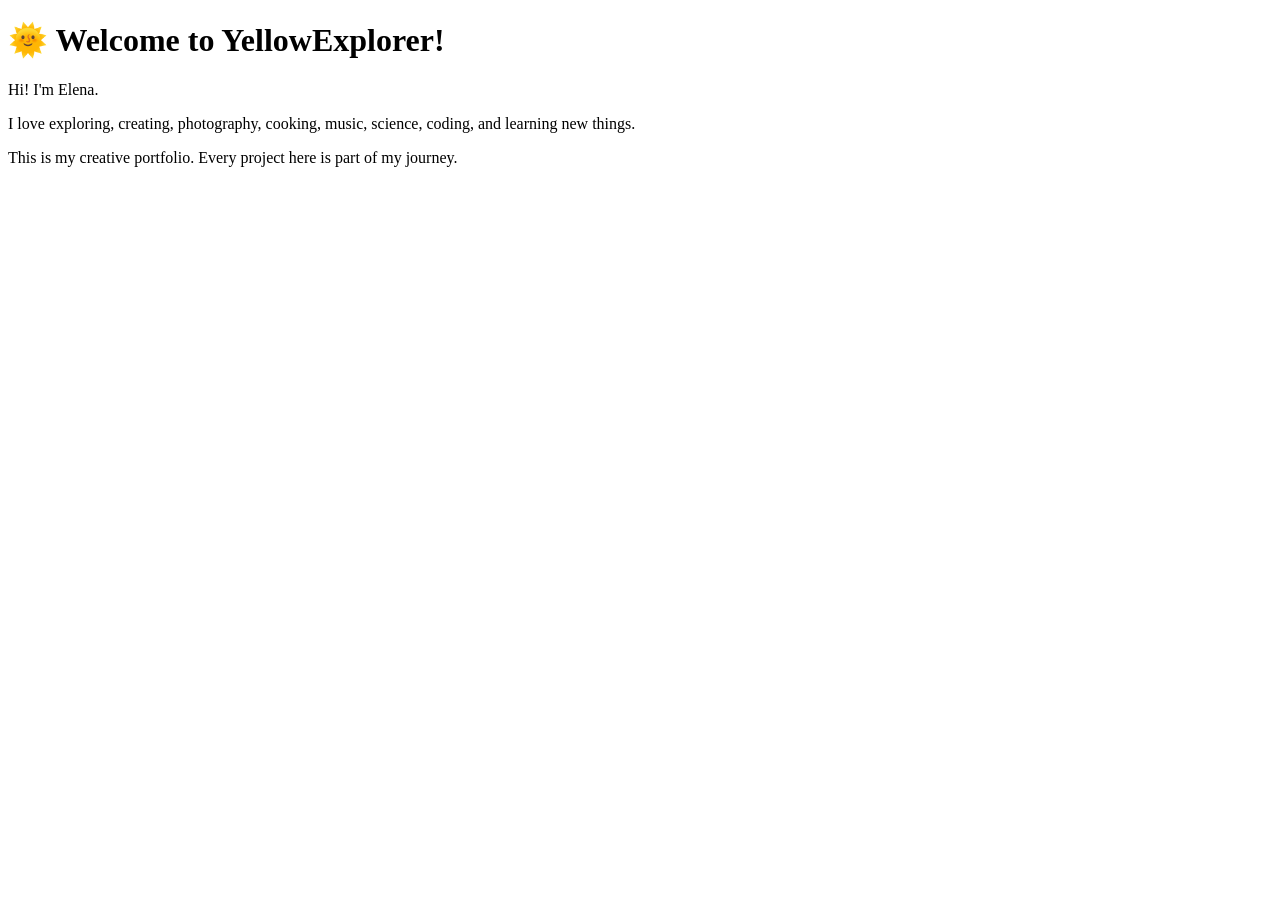
==== index.html @ a360a315 "Create homepage Initial creation of the YellowExplorer portfolio webpage with basic structure and co" ====
<!DOCTYPE html>
<html lang="en">
<head>
    <meta charset="UTF-8">
    <meta name="viewport" content="width=device-width, initial-scale=1.0">
    <title>YellowExplorer</title>
</head>
<body>

<h1>🌞 Welcome to YellowExplorer!</h1>

<p>Hi! I'm Elena.</p>

<p>
I love exploring, creating, photography, cooking, music,
science, coding, and learning new things.
</p>

<p>
This is my creative portfolio.
Every project here is part of my journey.
</p>

</body>
</html>
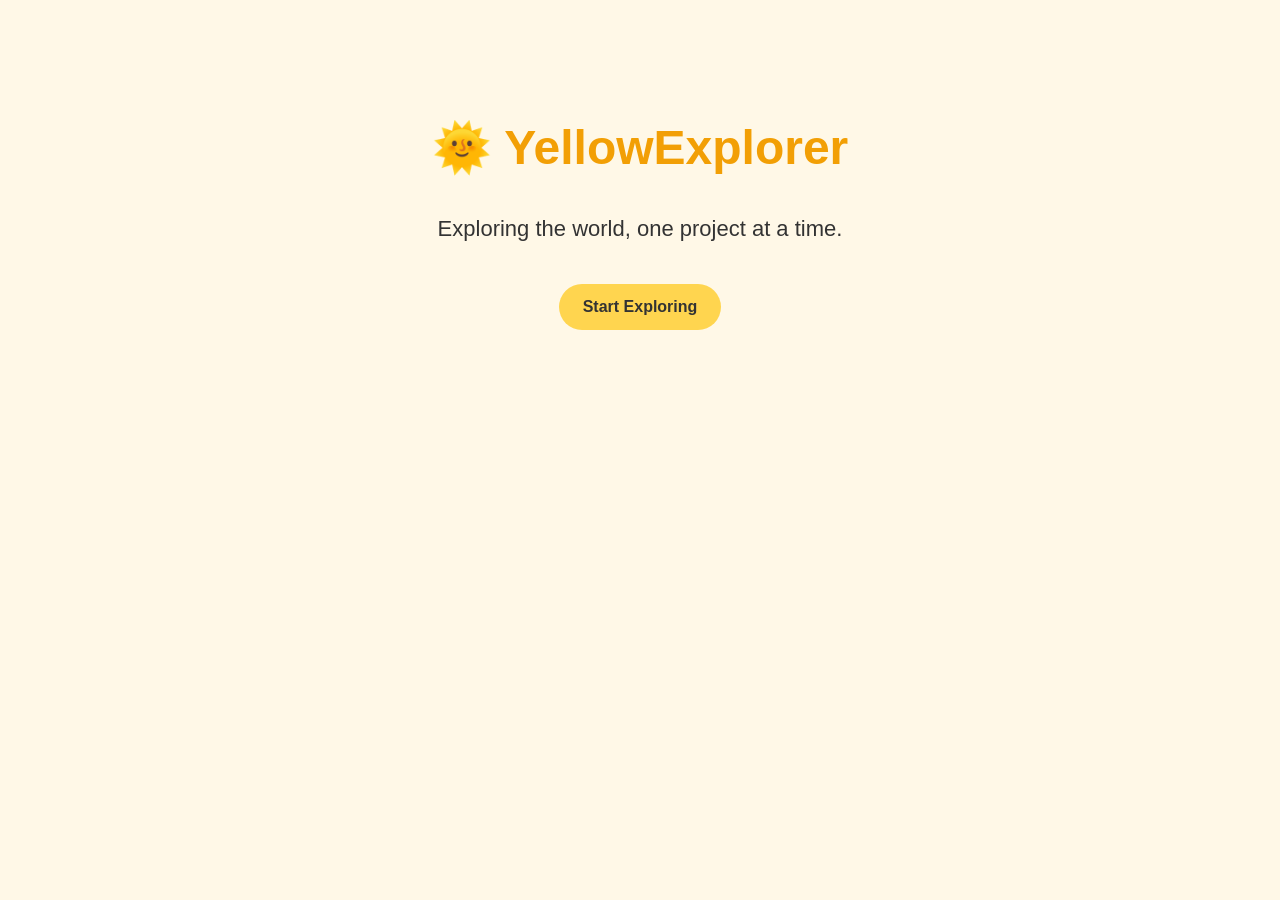
==== commit 6d1e04c3: "Refactor index.html with hero section and styles Added a stylesheet link and updated the hero sectio" ====
--- a/index.html
+++ b/index.html
@@ -1,25 +1,19 @@
 <!DOCTYPE html>
 <html lang="en">
 <head>
-    <meta charset="UTF-8">
-    <meta name="viewport" content="width=device-width, initial-scale=1.0">
-    <title>YellowExplorer</title>
+  <meta charset="UTF-8">
+  <meta name="viewport" content="width=device-width, initial-scale=1.0">
+  <title>YellowExplorer</title>
+  <link rel="stylesheet" href="style.css">
 </head>
+
 <body>
 
-<h1>🌞 Welcome to YellowExplorer!</h1>
-
-<p>Hi! I'm Elena.</p>
-
-<p>
-I love exploring, creating, photography, cooking, music,
-science, coding, and learning new things.
-</p>
-
-<p>
-This is my creative portfolio.
-Every project here is part of my journey.
-</p>
+  <section class="hero">
+    <h1>🌞 YellowExplorer</h1>
+    <p>Exploring the world, one project at a time.</p>
+    <a href="#" class="button">Start Exploring</a>
+  </section>
 
 </body>
 </html>
--- a/style.css
+++ b/style.css
@@ -0,0 +1,31 @@
+body {
+  margin: 0;
+  font-family: Arial, sans-serif;
+  background-color: #fff8e7;
+  color: #333333;
+}
+
+.hero {
+  text-align: center;
+  padding: 80px 20px;
+}
+
+.hero h1 {
+  font-size: 48px;
+  color: #f29f05;
+}
+
+.hero p {
+  font-size: 22px;
+}
+
+.button {
+  display: inline-block;
+  margin-top: 20px;
+  padding: 14px 24px;
+  background-color: #ffd54f;
+  color: #333333;
+  text-decoration: none;
+  border-radius: 30px;
+  font-weight: bold;
+}
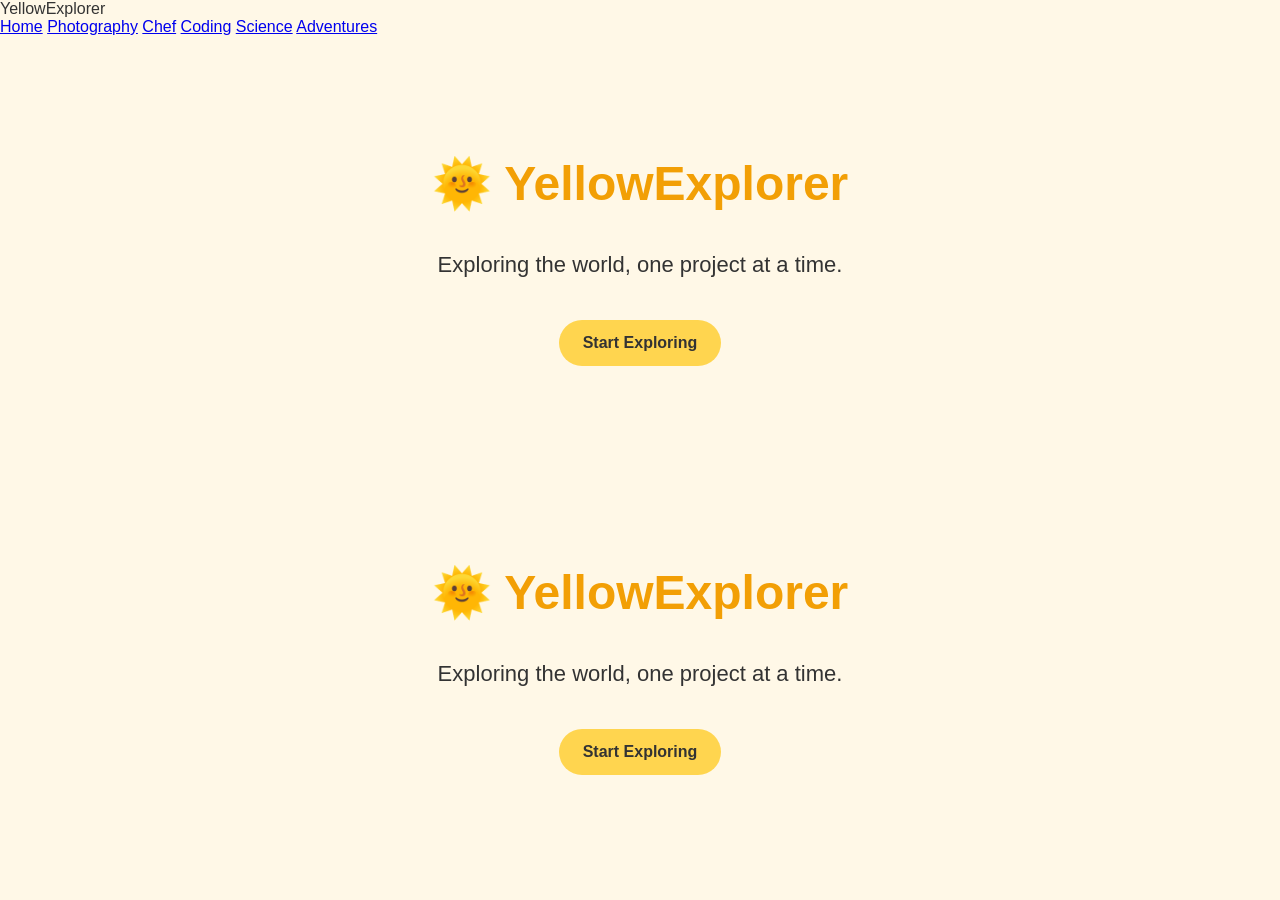
==== commit d482e566: "Add navigation bar to index.html Added a navigation bar with links to various sections." ====
--- a/index.html
+++ b/index.html
@@ -8,6 +8,30 @@
 </head>
 
 <body>
+<!DOCTYPE html>
+<html lang="en">
+
+<head>
+  <meta charset="UTF-8">
+  <meta name="viewport" content="width=device-width, initial-scale=1.0">
+  <title>YellowExplorer</title>
+  <link rel="stylesheet" href="style.css">
+</head>
+
+<body>
+
+  <nav class="navbar">
+    <div class="logo">YellowExplorer</div>
+
+    <div class="nav-links">
+      <a href="#">Home</a>
+      <a href="#">Photography</a>
+      <a href="#">Chef</a>
+      <a href="#">Coding</a>
+      <a href="#">Science</a>
+      <a href="#">Adventures</a>
+    </div>
+  </nav>
 
   <section class="hero">
     <h1>🌞 YellowExplorer</h1>
@@ -16,4 +40,13 @@
   </section>
 
 </body>
+
 </html>
+  <section class="hero">
+    <h1>🌞 YellowExplorer</h1>
+    <p>Exploring the world, one project at a time.</p>
+    <a href="#" class="button">Start Exploring</a>
+  </section>
+
+</body>
+</html>
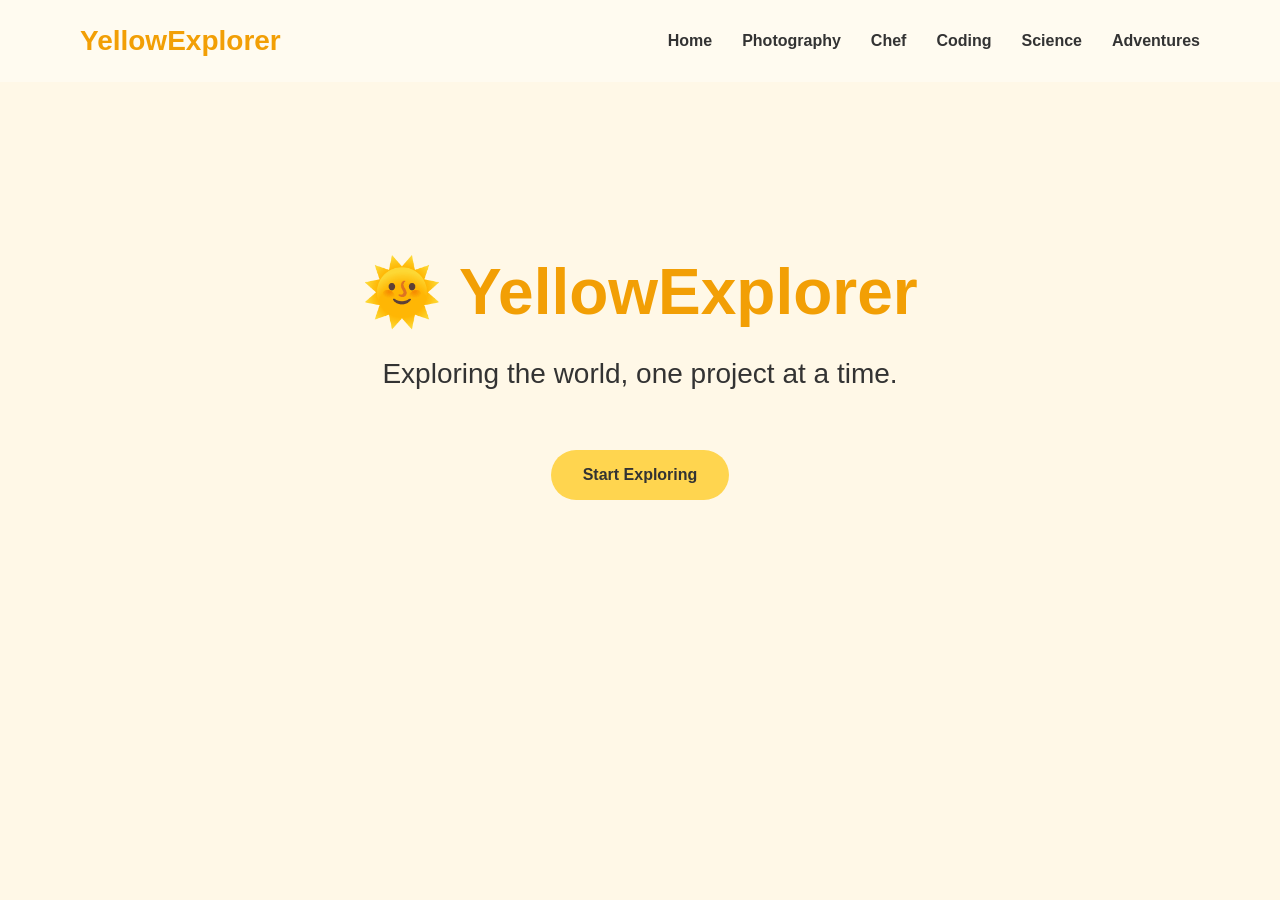
==== commit ae41179e: "Clean up index.html by removing duplicates Removed duplicate HTML structure and hero section." ====
--- a/index.html
+++ b/index.html
@@ -1,13 +1,3 @@
-<!DOCTYPE html>
-<html lang="en">
-<head>
-  <meta charset="UTF-8">
-  <meta name="viewport" content="width=device-width, initial-scale=1.0">
-  <title>YellowExplorer</title>
-  <link rel="stylesheet" href="style.css">
-</head>
-
-<body>
 <!DOCTYPE html>
 <html lang="en">
 
@@ -42,11 +32,3 @@
 </body>
 
 </html>
-  <section class="hero">
-    <h1>🌞 YellowExplorer</h1>
-    <p>Exploring the world, one project at a time.</p>
-    <a href="#" class="button">Start Exploring</a>
-  </section>
-
-</body>
-</html>
--- a/style.css
+++ b/style.css
@@ -29,3 +29,93 @@
   border-radius: 30px;
   font-weight: bold;
 }
+/* =========================
+   YellowExplorer Style Sheet
+   Version 0.2
+========================= */
+
+body {
+    margin: 0;
+    font-family: Arial, sans-serif;
+    background-color: #FFF8E7;
+    color: #333333;
+}
+
+/* ---------- Navigation ---------- */
+
+.navbar {
+    display: flex;
+    justify-content: space-between;
+    align-items: center;
+
+    padding: 25px 80px;
+
+    background-color: rgba(255,255,255,0.35);
+}
+
+.logo {
+    font-size: 28px;
+    font-weight: bold;
+    color: #F29F05;
+}
+
+.nav-links {
+    display: flex;
+    gap: 30px;
+}
+
+.nav-links a {
+    text-decoration: none;
+    color: #333333;
+    font-weight: bold;
+
+    transition: color 0.3s;
+}
+
+.nav-links a:hover {
+    color: #F29F05;
+}
+
+/* ---------- Hero ---------- */
+
+.hero {
+    text-align: center;
+    padding: 120px 20px;
+}
+
+.hero h1 {
+    font-size: 64px;
+    color: #F29F05;
+    margin-bottom: 20px;
+}
+
+.hero p {
+    font-size: 28px;
+    margin-bottom: 40px;
+}
+
+/* ---------- Button ---------- */
+
+.button {
+    display: inline-block;
+
+    background-color: #FFD54F;
+
+    color: #333333;
+
+    text-decoration: none;
+
+    padding: 16px 32px;
+
+    border-radius: 40px;
+
+    font-weight: bold;
+
+    transition: all 0.3s ease;
+}
+
+.button:hover {
+    background-color: #F4C542;
+    transform: translateY(-3px);
+    box-shadow: 0 8px 20px rgba(0,0,0,0.15);
+}
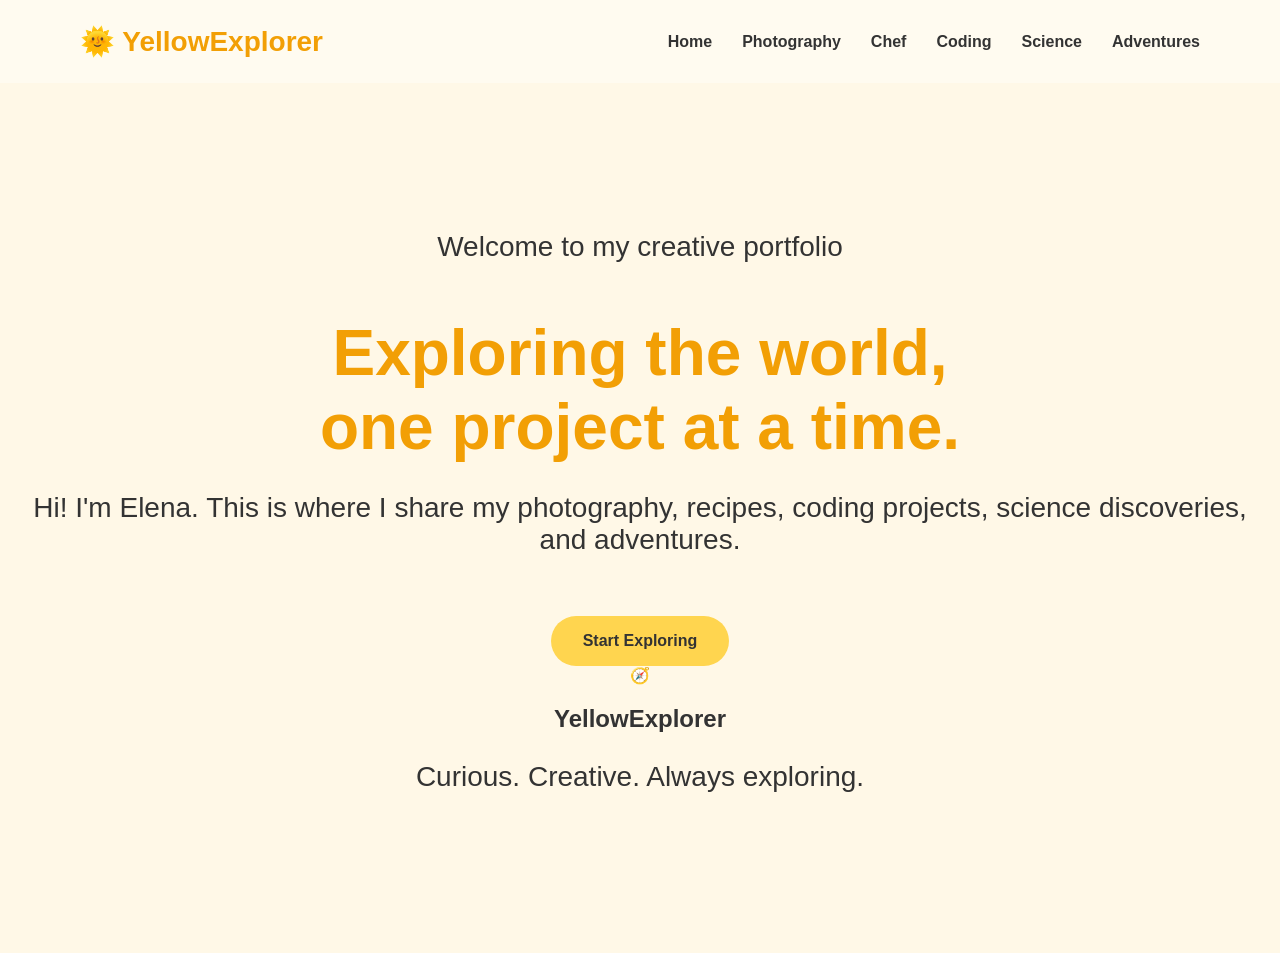
==== commit e16bd75f: "Enhance hero section with portfolio introduction Updated hero section with new content and styling." ====
--- a/index.html
+++ b/index.html
@@ -5,13 +5,16 @@
   <meta charset="UTF-8">
   <meta name="viewport" content="width=device-width, initial-scale=1.0">
   <title>YellowExplorer</title>
+  <link rel="preconnect" href="https://fonts.googleapis.com">
+  <link rel="preconnect" href="https://fonts.gstatic.com" crossorigin>
+  <link href="https://fonts.googleapis.com/css2?family=Poppins:wght@400;600;700;800&display=swap" rel="stylesheet">
   <link rel="stylesheet" href="style.css">
 </head>
 
 <body>
 
   <nav class="navbar">
-    <div class="logo">YellowExplorer</div>
+    <div class="logo">🌞 YellowExplorer</div>
 
     <div class="nav-links">
       <a href="#">Home</a>
@@ -24,9 +27,21 @@
   </nav>
 
   <section class="hero">
-    <h1>🌞 YellowExplorer</h1>
-    <p>Exploring the world, one project at a time.</p>
-    <a href="#" class="button">Start Exploring</a>
+    <div class="hero-content">
+      <p class="eyebrow">Welcome to my creative portfolio</p>
+      <h1>Exploring the world,<br>one project at a time.</h1>
+      <p class="intro">
+        Hi! I'm Elena. This is where I share my photography, recipes,
+        coding projects, science discoveries, and adventures.
+      </p>
+      <a href="#" class="button">Start Exploring</a>
+    </div>
+
+    <div class="hero-card">
+      <div class="compass">🧭</div>
+      <h2>YellowExplorer</h2>
+      <p>Curious. Creative. Always exploring.</p>
+    </div>
   </section>
 
 </body>
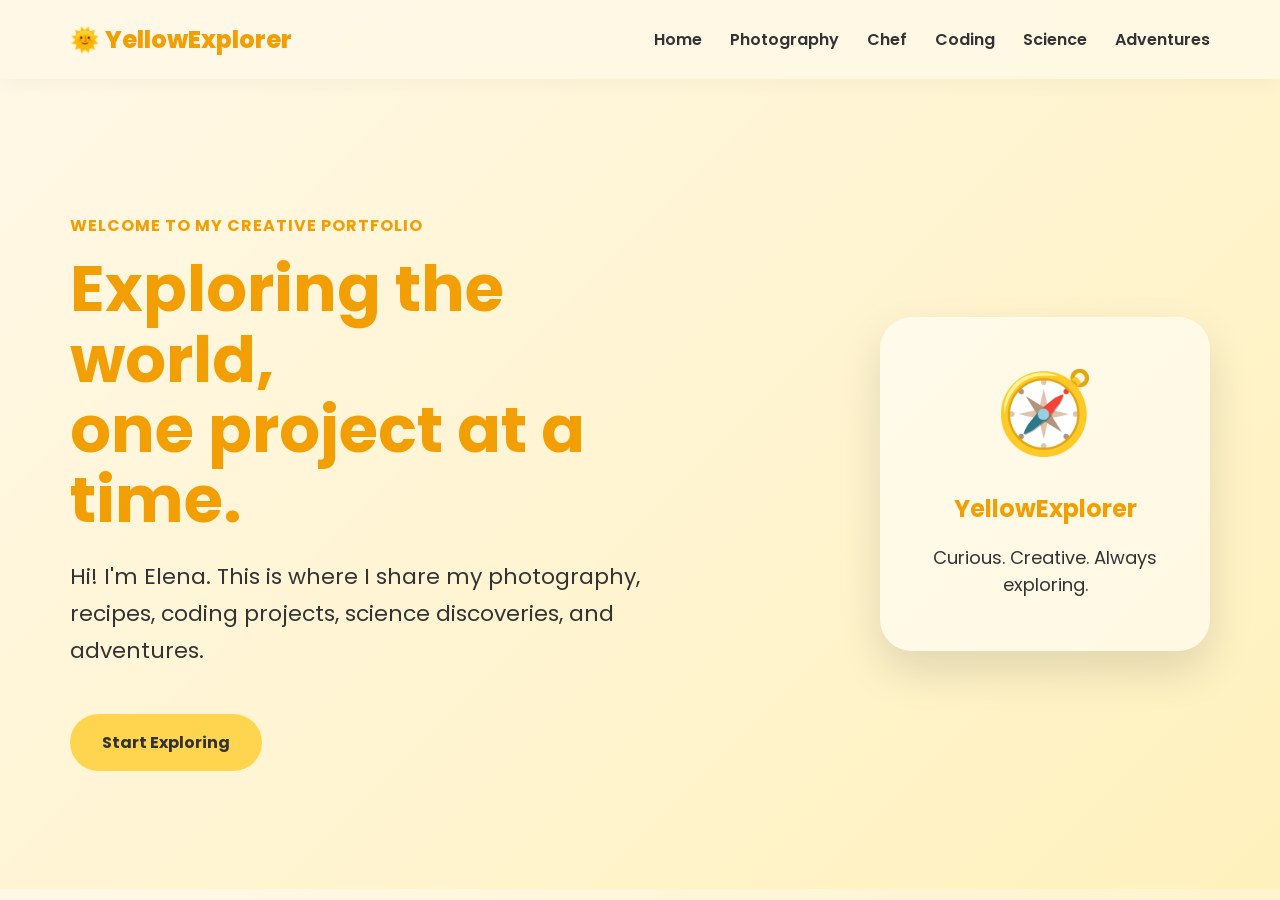
==== commit e03004e6: "Update navigation links to point to specific pages" ====
--- a/index.html
+++ b/index.html
@@ -17,14 +17,14 @@
     <div class="logo">🌞 YellowExplorer</div>
 
     <div class="nav-links">
-      <a href="#">Home</a>
-      <a href="#">Photography</a>
-      <a href="#">Chef</a>
-      <a href="#">Coding</a>
-      <a href="#">Science</a>
-      <a href="#">Adventures</a>
+      <a href="index.html">Home</a>
+      <a href="photography.html">Photography</a>
+      <a href="chef.html">Chef</a>
+      <a href="coding.html">Coding</a>
+      <a href="science.html">Science</a>
+      <a href="adventures.html">Adventures</a>
     </div>
-  </nav>
+</nav>
 
   <section class="hero">
     <div class="hero-content">
--- a/style.css
+++ b/style.css
@@ -1,121 +1,199 @@
+* {
+  box-sizing: border-box;
+}
+
+html {
+  scroll-behavior: smooth;
+}
+
 body {
   margin: 0;
-  font-family: Arial, sans-serif;
-  background-color: #fff8e7;
+  font-family: "Poppins", Arial, sans-serif;
+  background: linear-gradient(135deg, #fff8e7, #fff1bd);
   color: #333333;
 }
 
+/* Navigation */
+
+.navbar {
+  position: sticky;
+  top: 0;
+  z-index: 10;
+
+  display: flex;
+  justify-content: space-between;
+  align-items: center;
+
+  padding: 22px 70px;
+  background-color: rgba(255, 248, 231, 0.85);
+  backdrop-filter: blur(12px);
+  box-shadow: 0 4px 20px rgba(0, 0, 0, 0.04);
+}
+
+.logo {
+  font-size: 24px;
+  font-weight: 800;
+  color: #f29f05;
+}
+
+.nav-links {
+  display: flex;
+  gap: 28px;
+}
+
+.nav-links a {
+  text-decoration: none;
+  color: #333333;
+  font-weight: 600;
+  transition: color 0.3s ease;
+}
+
+.nav-links a:hover {
+  color: #f29f05;
+}
+
+/* Hero */
+
 .hero {
-  text-align: center;
-  padding: 80px 20px;
+  min-height: 90vh;
+  display: flex;
+  align-items: center;
+  justify-content: space-between;
+  gap: 50px;
+
+  padding: 80px 70px;
+}
+
+.hero-content {
+  max-width: 650px;
+  animation: fadeUp 0.8s ease forwards;
+}
+
+.eyebrow {
+  color: #f29f05;
+  font-weight: 700;
+  letter-spacing: 1px;
+  text-transform: uppercase;
 }
 
 .hero h1 {
-  font-size: 48px;
+  font-size: 64px;
+  line-height: 1.1;
   color: #f29f05;
+  margin: 15px 0 20px;
 }
 
-.hero p {
+.intro {
   font-size: 22px;
+  line-height: 1.7;
+  max-width: 600px;
 }
+
+/* Button */
 
 .button {
   display: inline-block;
-  margin-top: 20px;
-  padding: 14px 24px;
+  margin-top: 22px;
+
   background-color: #ffd54f;
   color: #333333;
   text-decoration: none;
-  border-radius: 30px;
-  font-weight: bold;
-}
-/* =========================
-   YellowExplorer Style Sheet
-   Version 0.2
-========================= */
 
-body {
-    margin: 0;
-    font-family: Arial, sans-serif;
-    background-color: #FFF8E7;
-    color: #333333;
-}
+  padding: 16px 32px;
+  border-radius: 40px;
 
-/* ---------- Navigation ---------- */
-
-.navbar {
-    display: flex;
-    justify-content: space-between;
-    align-items: center;
-
-    padding: 25px 80px;
-
-    background-color: rgba(255,255,255,0.35);
-}
-
-.logo {
-    font-size: 28px;
-    font-weight: bold;
-    color: #F29F05;
-}
-
-.nav-links {
-    display: flex;
-    gap: 30px;
-}
-
-.nav-links a {
-    text-decoration: none;
-    color: #333333;
-    font-weight: bold;
-
-    transition: color 0.3s;
-}
-
-.nav-links a:hover {
-    color: #F29F05;
-}
-
-/* ---------- Hero ---------- */
-
-.hero {
-    text-align: center;
-    padding: 120px 20px;
-}
-
-.hero h1 {
-    font-size: 64px;
-    color: #F29F05;
-    margin-bottom: 20px;
-}
-
-.hero p {
-    font-size: 28px;
-    margin-bottom: 40px;
-}
-
-/* ---------- Button ---------- */
-
-.button {
-    display: inline-block;
-
-    background-color: #FFD54F;
-
-    color: #333333;
-
-    text-decoration: none;
-
-    padding: 16px 32px;
-
-    border-radius: 40px;
-
-    font-weight: bold;
-
-    transition: all 0.3s ease;
+  font-weight: 700;
+  transition: all 0.3s ease;
 }
 
 .button:hover {
-    background-color: #F4C542;
-    transform: translateY(-3px);
-    box-shadow: 0 8px 20px rgba(0,0,0,0.15);
+  background-color: #f4c542;
+  transform: translateY(-4px);
+  box-shadow: 0 10px 25px rgba(0, 0, 0, 0.18);
 }
+
+/* Hero Card */
+
+.hero-card {
+  width: 330px;
+  padding: 35px;
+  text-align: center;
+
+  background-color: rgba(255, 255, 255, 0.55);
+  border-radius: 32px;
+  box-shadow: 0 20px 45px rgba(0, 0, 0, 0.12);
+
+  animation: float 4s ease-in-out infinite;
+}
+
+.compass {
+  font-size: 80px;
+}
+
+.hero-card h2 {
+  color: #f29f05;
+  margin-bottom: 10px;
+}
+
+.hero-card p {
+  font-size: 18px;
+}
+
+/* Animations */
+
+@keyframes fadeUp {
+  from {
+    opacity: 0;
+    transform: translateY(25px);
+  }
+
+  to {
+    opacity: 1;
+    transform: translateY(0);
+  }
+}
+
+@keyframes float {
+  0%, 100% {
+    transform: translateY(0);
+  }
+
+  50% {
+    transform: translateY(-12px);
+  }
+}
+
+/* Mobile */
+
+@media (max-width: 850px) {
+  .navbar {
+    padding: 18px 25px;
+    flex-direction: column;
+    gap: 15px;
+  }
+
+  .nav-links {
+    flex-wrap: wrap;
+    justify-content: center;
+    gap: 15px;
+  }
+
+  .hero {
+    flex-direction: column;
+    text-align: center;
+    padding: 60px 25px;
+  }
+
+  .hero h1 {
+    font-size: 42px;
+  }
+
+  .intro {
+    font-size: 18px;
+  }
+
+  .hero-card {
+    width: 100%;
+    max-width: 330px;
+  }
+}
